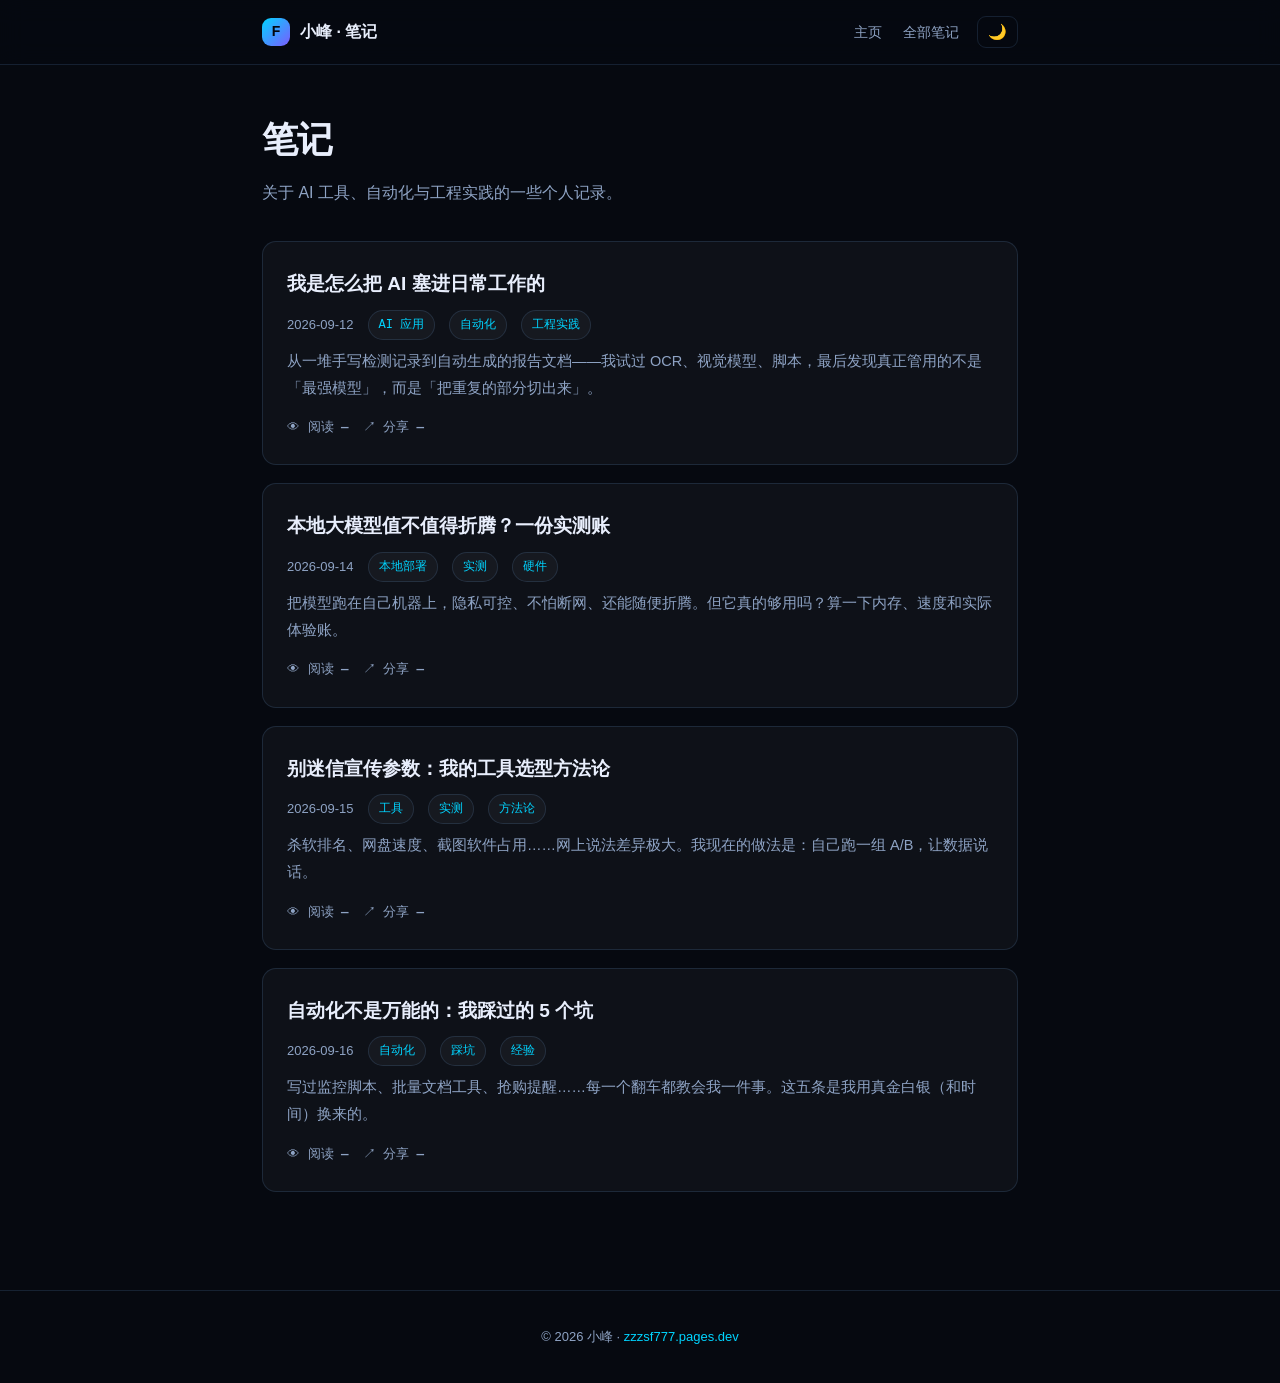
==== blog/index.html @ cdfbdf65 "feat: batch3 - blog section (4 posts) + read/share counters" ====
<!doctype html>
<html lang="zh-CN">
<head>
<meta charset="utf-8">
<meta name="viewport" content="width=device-width, initial-scale=1">
<title>小峰 · 笔记</title>
<meta name="description" content="关于 AI 工具、自动化与工程实践的一些记录">
<link rel="icon" href="data:image/svg+xml,<svg xmlns='http://www.w3.org/2000/svg' viewBox='0 0 100 100'><defs><linearGradient id='g' x1='0' y1='0' x2='1' y2='1'><stop offset='0' stop-color='%2300d4ff'/><stop offset='1' stop-color='%237b5cff'/></linearGradient></defs><rect width='100' height='100' rx='22' fill='url(%23g)'/><text x='50' y='73' font-size='64' font-family='Arial,sans-serif' font-weight='bold' text-anchor='middle' fill='%230a0e1a'>F</text></svg>">
<link rel="stylesheet" href="style.css">
</head>
<body>
<header class="top"><div class="wrap">
  <a class="brand" href="/"><span class="mark">F</span><span>小峰 · 笔记</span></a>
  <nav>
    <a href="/">主页</a>
    <a href="/blog/">全部笔记</a>
    <button class="theme-toggle" id="themeToggle" aria-label="切换主题">🌙</button>
  </nav>
</div></header>
<main><div class="wrap">
  <h1>笔记</h1>
  <p style="color:var(--dim);margin-bottom:34px">关于 AI 工具、自动化与工程实践的一些个人记录。</p>
  <article class="card">
    <h3><a href="ai-in-daily-work.html">我是怎么把 AI 塞进日常工作的</a></h3>
    <div class="meta"><span>2026-09-12</span><span class="tag">AI 应用</span><span class="tag">自动化</span><span class="tag">工程实践</span></div>
    <p class="ex">从一堆手写检测记录到自动生成的报告文档——我试过 OCR、视觉模型、脚本，最后发现真正管用的不是「最强模型」，而是「把重复的部分切出来」。</p>
    <div class="cardfoot">
      <span>👁 阅读 <b data-count-key="read-ai-in-daily-work">—</b></span>
      <span>↗ 分享 <b data-count-key="share-ai-in-daily-work">—</b></span>
    </div>
  </article>
  <article class="card">
    <h3><a href="local-llm-worth-it.html">本地大模型值不值得折腾？一份实测账</a></h3>
    <div class="meta"><span>2026-09-14</span><span class="tag">本地部署</span><span class="tag">实测</span><span class="tag">硬件</span></div>
    <p class="ex">把模型跑在自己机器上，隐私可控、不怕断网、还能随便折腾。但它真的够用吗？算一下内存、速度和实际体验账。</p>
    <div class="cardfoot">
      <span>👁 阅读 <b data-count-key="read-local-llm-worth-it">—</b></span>
      <span>↗ 分享 <b data-count-key="share-local-llm-worth-it">—</b></span>
    </div>
  </article>
  <article class="card">
    <h3><a href="my-tool-selection-method.html">别迷信宣传参数：我的工具选型方法论</a></h3>
    <div class="meta"><span>2026-09-15</span><span class="tag">工具</span><span class="tag">实测</span><span class="tag">方法论</span></div>
    <p class="ex">杀软排名、网盘速度、截图软件占用……网上说法差异极大。我现在的做法是：自己跑一组 A/B，让数据说话。</p>
    <div class="cardfoot">
      <span>👁 阅读 <b data-count-key="read-my-tool-selection-method">—</b></span>
      <span>↗ 分享 <b data-count-key="share-my-tool-selection-method">—</b></span>
    </div>
  </article>
  <article class="card">
    <h3><a href="automation-pitfalls.html">自动化不是万能的：我踩过的 5 个坑</a></h3>
    <div class="meta"><span>2026-09-16</span><span class="tag">自动化</span><span class="tag">踩坑</span><span class="tag">经验</span></div>
    <p class="ex">写过监控脚本、批量文档工具、抢购提醒……每一个翻车都教会我一件事。这五条是我用真金白银（和时间）换来的。</p>
    <div class="cardfoot">
      <span>👁 阅读 <b data-count-key="read-automation-pitfalls">—</b></span>
      <span>↗ 分享 <b data-count-key="share-automation-pitfalls">—</b></span>
    </div>
  </article>
</div></main>
<footer><div class="wrap">© <span id="yr"></span> 小峰 · <a href="/">zzzsf777.pages.dev</a></div></footer>
<script>(function(){
  var s = localStorage.getItem('site-theme');
  if(s === 'light') document.body.classList.add('light');
  var b = document.getElementById('themeToggle');
  if(b){
    b.textContent = document.body.classList.contains('light') ? '☀️' : '🌙';
    b.addEventListener('click', function(){
      var l = document.body.classList.toggle('light');
      b.textContent = l ? '☀️' : '🌙';
      localStorage.setItem('site-theme', l ? 'light' : 'dark');
    });
  }
})();
document.getElementById('yr').textContent = new Date().getFullYear();</script>
<script>(function(){
  var NS = 'zzzsf777';
  function bump(key, cb){
    fetch('https://abacus.jasoncameron.dev/hit/' + NS + '/' + key)
      .then(function(r){ return r.json(); })
      .then(function(d){ if(cb) cb(d.value); })
      .catch(function(){ if(cb) cb(null); });
  }
  function read(key, cb){
    fetch('https://abacus.jasoncameron.dev/get/' + NS + '/' + key)
      .then(function(r){ return r.json(); })
      .then(function(d){ if(cb) cb(d.value); })
      .catch(function(){ if(cb) cb(null); });
  }
  window.__counter = {bump:bump, read:read};
  // 自动填充 [data-count-key] 元素的只读数字
  document.querySelectorAll('[data-count-key]').forEach(function(el){
    read(el.dataset.countKey, function(v){ el.textContent = (v === null ? '—' : v); });
  });
})();</script>

</body>
</html>
---- blog/style.css ----
*{margin:0;padding:0;box-sizing:border-box}
:root{
  --bg:#060910;--card:rgba(255,255,255,.035);--brd:rgba(120,180,255,.14);
  --txt:#e8eefc;--dim:#8ea3c4;--c1:#00d4ff;--c2:#7b5cff;--c3:#00ffa3;
}
body.light{
  --bg:#f4f7fc;--card:rgba(10,40,80,.035);--brd:rgba(20,90,180,.16);
  --txt:#0b1523;--dim:#5b6b83;--c1:#0a7fd4;--c2:#5b3fd6;--c3:#00a878;
}
body{
  background:var(--bg);color:var(--txt);min-height:100vh;
  font-family:-apple-system,BlinkMacSystemFont,"Segoe UI","Microsoft YaHei","PingFang SC",sans-serif;
  line-height:1.85;
}
a{color:var(--c1);text-decoration:none}
a:hover{text-decoration:underline}
.wrap{max-width:800px;margin:0 auto;padding:0 22px}
header.top{border-bottom:1px solid var(--brd);padding:16px 0;position:sticky;top:0;
  background:color-mix(in srgb,var(--bg) 88%,transparent);backdrop-filter:blur(12px);z-index:10}
.top .wrap{display:flex;align-items:center;justify-content:space-between}
.brand{display:flex;align-items:center;gap:10px;font-weight:700;color:var(--txt)}
.brand .mark{width:28px;height:28px;border-radius:9px;display:grid;place-items:center;font-size:14px;
  font-weight:900;color:#04070d;background:linear-gradient(135deg,var(--c1),var(--c2))}
.top nav a{color:var(--dim);font-size:14px;margin-left:16px}
.top nav a:hover{color:var(--c1)}
main{padding:52px 0 80px}
h1{font-size:clamp(26px,4.4vw,36px);line-height:1.3;letter-spacing:-.6px;margin-bottom:14px}
h2{font-size:20px;margin:34px 0 12px;padding-left:12px;border-left:3px solid var(--c1)}
p{margin-bottom:16px;color:var(--txt)}
ul{margin:0 0 18px 22px}
li{margin-bottom:9px;color:var(--txt)}
strong{color:var(--c3)}
em{color:var(--c1);font-style:normal}
.meta{display:flex;flex-wrap:wrap;gap:14px;align-items:center;color:var(--dim);font-size:13px;margin-bottom:8px}
.tag{font-size:12px;color:var(--c1);border:1px solid var(--brd);background:var(--card);
  padding:3px 10px;border-radius:999px;font-family:ui-monospace,monospace}
.stats{display:flex;gap:18px;margin:20px 0 34px;padding:14px 18px;border:1px solid var(--brd);
  border-radius:12px;background:var(--card);font-size:13.5px;color:var(--dim);flex-wrap:wrap}
.stat b{color:var(--c1);font-weight:700;font-family:ui-monospace,monospace}
.card{background:var(--card);border:1px solid var(--brd);border-radius:14px;padding:24px;
  margin-bottom:18px;transition:.28s}
.card:hover{border-color:var(--c1);transform:translateY(-3px)}
.card h3{font-size:19px;margin-bottom:8px}
.card h3 a{color:var(--txt)}
.card h3 a:hover{color:var(--c1);text-decoration:none}
.card .ex{color:var(--dim);font-size:14.5px}
.cardfoot{margin-top:14px;display:flex;gap:14px;flex-wrap:wrap;font-size:12.5px;color:var(--dim);
  font-family:ui-monospace,monospace}
.btn{display:inline-block;padding:10px 20px;border-radius:11px;font-size:14px;font-weight:600;
  background:linear-gradient(135deg,var(--c1),var(--c2));color:#04070d;border:none;cursor:pointer;
  font-family:inherit;transition:.25s}
.btn:hover{transform:translateY(-2px);text-decoration:none}
.btn.ghost{background:none;border:1px solid var(--brd);color:var(--txt)}
.btn.ghost:hover{border-color:var(--c1);color:var(--c1)}
.share-row{margin-top:44px;padding-top:26px;border-top:1px solid var(--brd);display:flex;gap:10px;
  align-items:center;flex-wrap:wrap}
.share-row span{color:var(--dim);font-size:13.5px;margin-right:4px}
footer{border-top:1px solid var(--brd);padding:34px 0;text-align:center;color:var(--dim);font-size:13px}
.theme-toggle{background:none;border:1px solid var(--brd);border-radius:9px;padding:6px 10px;
  font-size:15px;cursor:pointer;color:var(--txt);margin-left:14px}
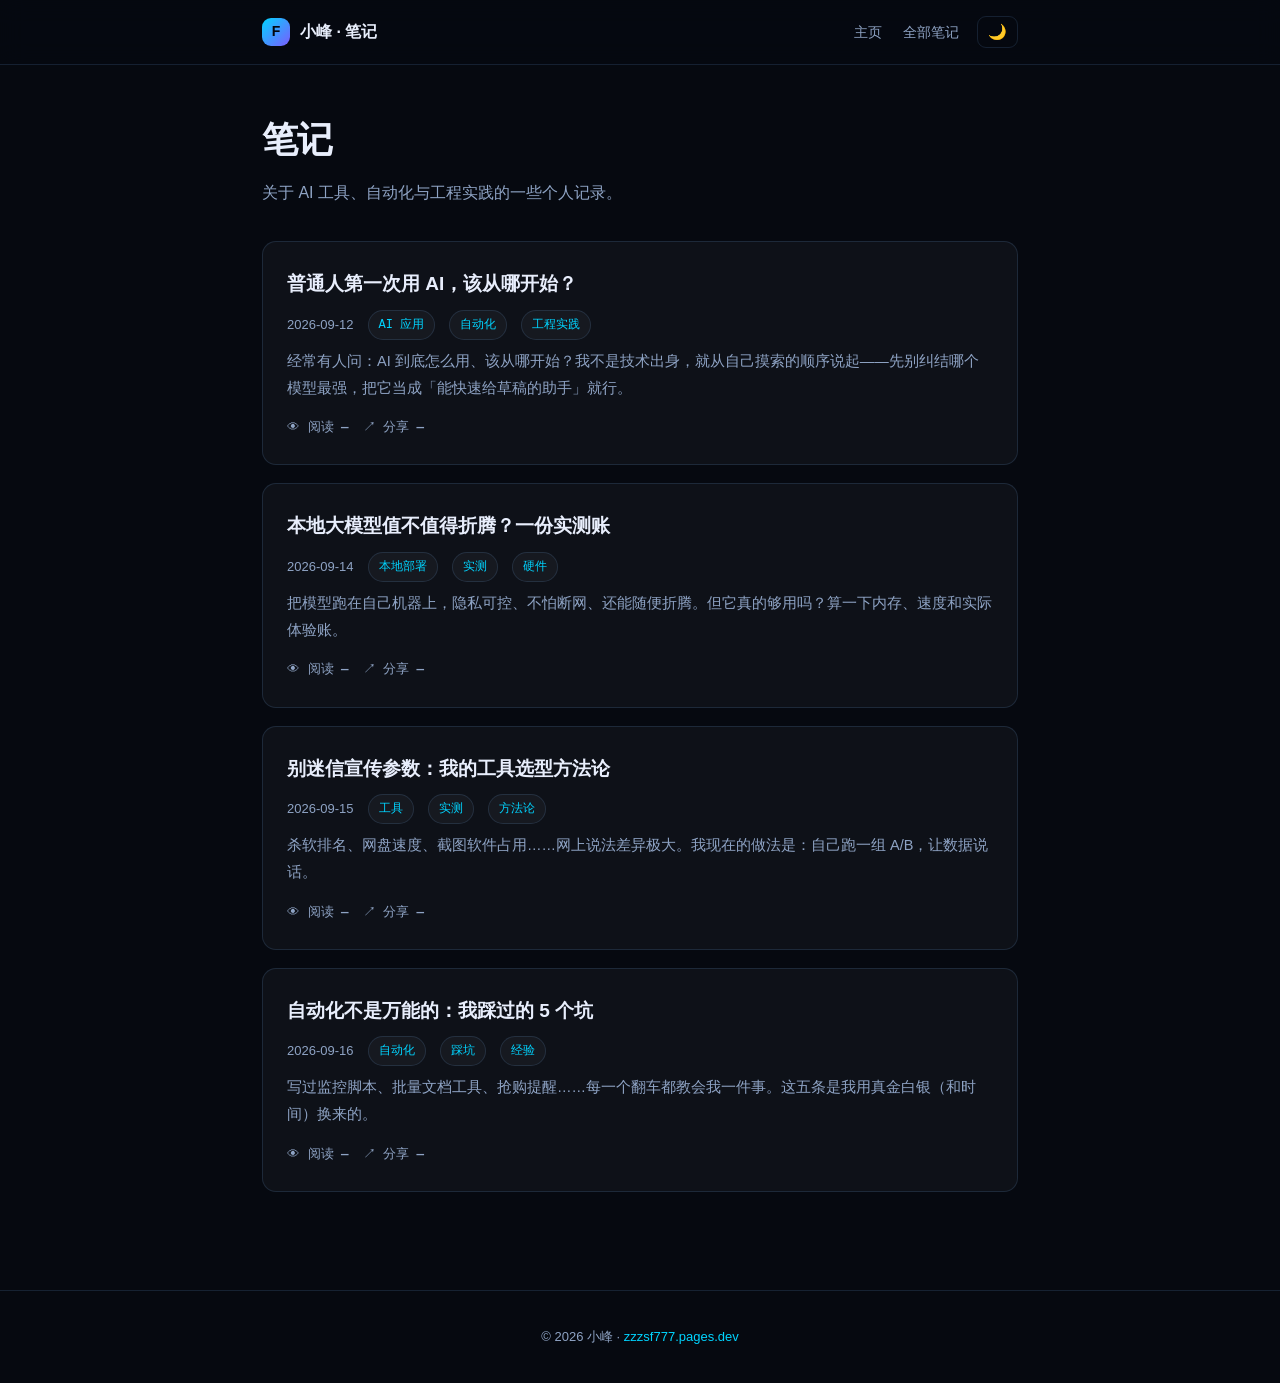
==== commit 5acaa7e8: "feat: reposition to AI learning + software sharing (remove all work-related content)" ====
--- a/blog/index.html
+++ b/blog/index.html
@@ -21,16 +21,16 @@
   <h1>笔记</h1>
   <p style="color:var(--dim);margin-bottom:34px">关于 AI 工具、自动化与工程实践的一些个人记录。</p>
   <article class="card">
-    <h3><a href="ai-in-daily-work.html">我是怎么把 AI 塞进日常工作的</a></h3>
+    <h3><a href="how-to-start-with-ai">普通人第一次用 AI，该从哪开始？</a></h3>
     <div class="meta"><span>2026-09-12</span><span class="tag">AI 应用</span><span class="tag">自动化</span><span class="tag">工程实践</span></div>
-    <p class="ex">从一堆手写检测记录到自动生成的报告文档——我试过 OCR、视觉模型、脚本，最后发现真正管用的不是「最强模型」，而是「把重复的部分切出来」。</p>
+    <p class="ex">经常有人问：AI 到底怎么用、该从哪开始？我不是技术出身，就从自己摸索的顺序说起——先别纠结哪个模型最强，把它当成「能快速给草稿的助手」就行。</p>
     <div class="cardfoot">
-      <span>👁 阅读 <b data-count-key="read-ai-in-daily-work">—</b></span>
-      <span>↗ 分享 <b data-count-key="share-ai-in-daily-work">—</b></span>
+      <span>👁 阅读 <b data-count-key="read-how-to-start-with-ai">—</b></span>
+      <span>↗ 分享 <b data-count-key="share-how-to-start-with-ai">—</b></span>
     </div>
   </article>
   <article class="card">
-    <h3><a href="local-llm-worth-it.html">本地大模型值不值得折腾？一份实测账</a></h3>
+    <h3><a href="local-llm-worth-it">本地大模型值不值得折腾？一份实测账</a></h3>
     <div class="meta"><span>2026-09-14</span><span class="tag">本地部署</span><span class="tag">实测</span><span class="tag">硬件</span></div>
     <p class="ex">把模型跑在自己机器上，隐私可控、不怕断网、还能随便折腾。但它真的够用吗？算一下内存、速度和实际体验账。</p>
     <div class="cardfoot">
@@ -39,7 +39,7 @@
     </div>
   </article>
   <article class="card">
-    <h3><a href="my-tool-selection-method.html">别迷信宣传参数：我的工具选型方法论</a></h3>
+    <h3><a href="my-tool-selection-method">别迷信宣传参数：我的工具选型方法论</a></h3>
     <div class="meta"><span>2026-09-15</span><span class="tag">工具</span><span class="tag">实测</span><span class="tag">方法论</span></div>
     <p class="ex">杀软排名、网盘速度、截图软件占用……网上说法差异极大。我现在的做法是：自己跑一组 A/B，让数据说话。</p>
     <div class="cardfoot">
@@ -48,7 +48,7 @@
     </div>
   </article>
   <article class="card">
-    <h3><a href="automation-pitfalls.html">自动化不是万能的：我踩过的 5 个坑</a></h3>
+    <h3><a href="automation-pitfalls">自动化不是万能的：我踩过的 5 个坑</a></h3>
     <div class="meta"><span>2026-09-16</span><span class="tag">自动化</span><span class="tag">踩坑</span><span class="tag">经验</span></div>
     <p class="ex">写过监控脚本、批量文档工具、抢购提醒……每一个翻车都教会我一件事。这五条是我用真金白银（和时间）换来的。</p>
     <div class="cardfoot">
